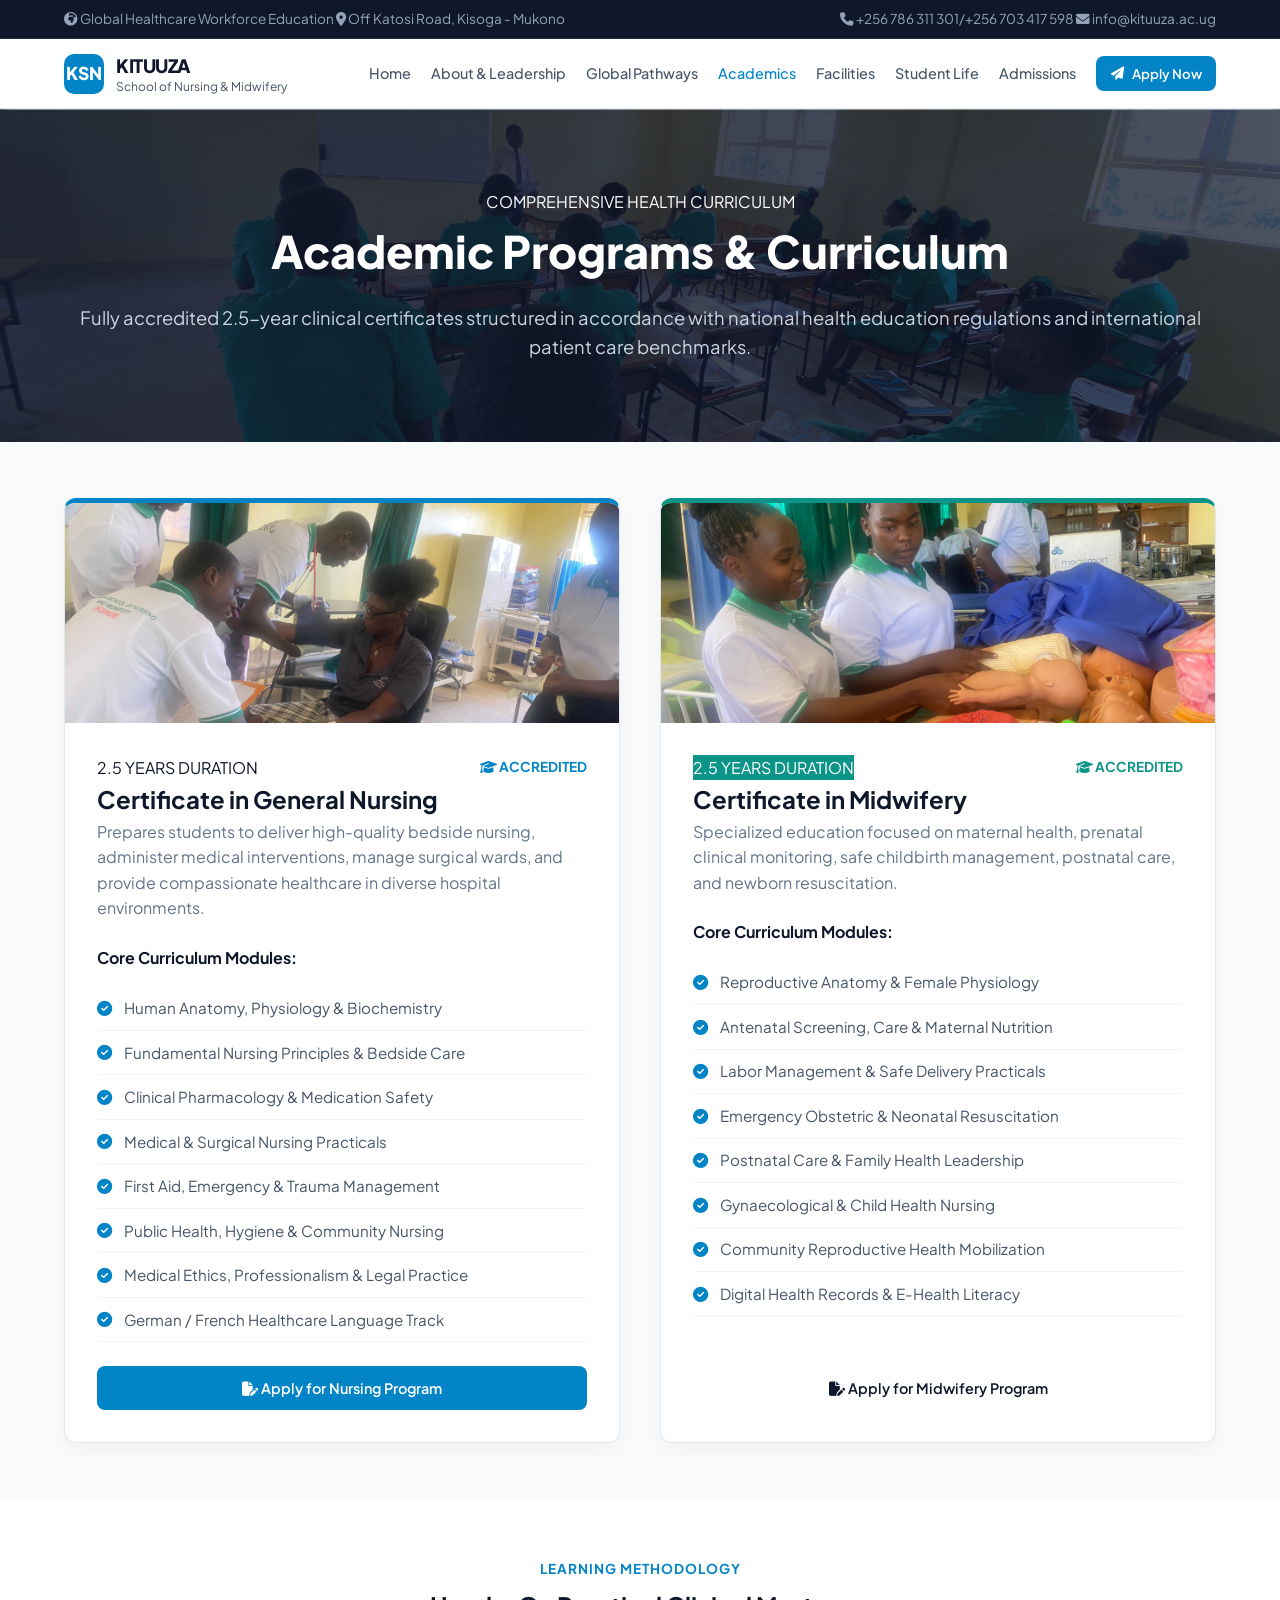
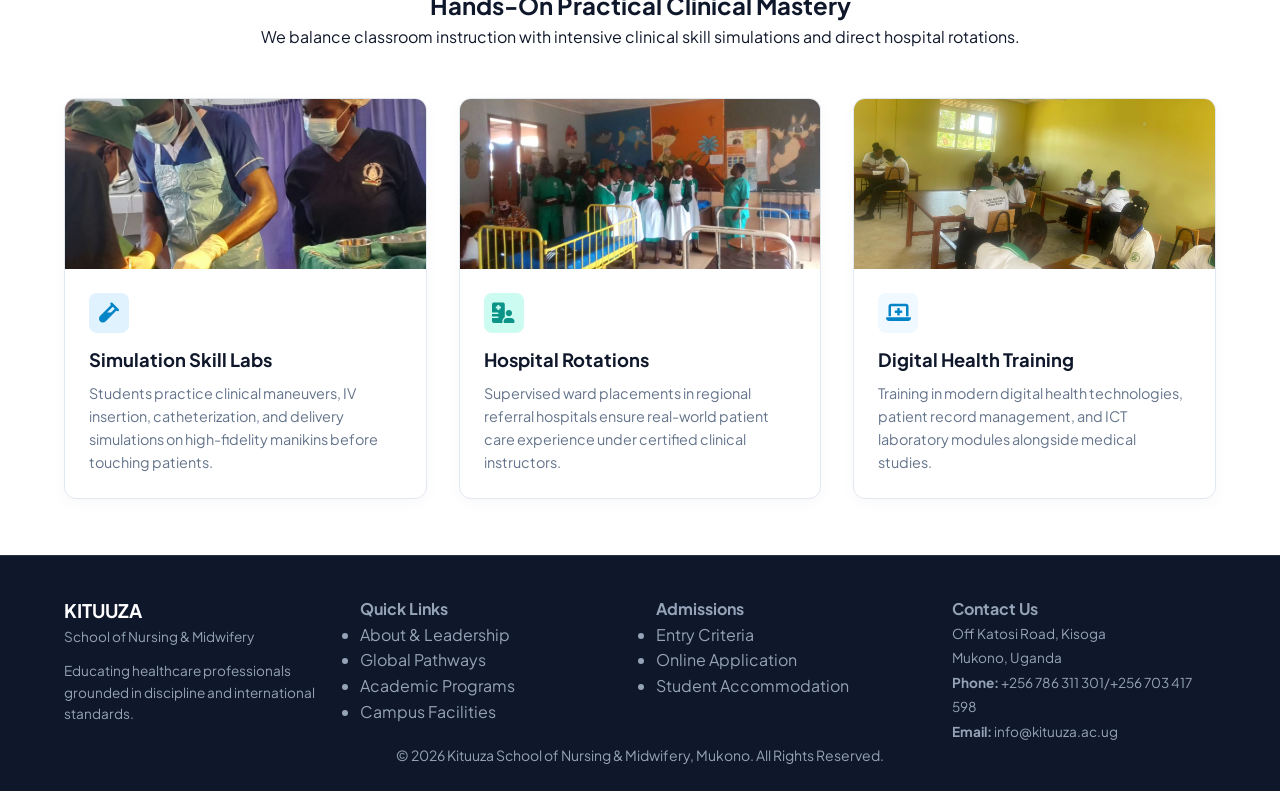
==== academics.html @ 8127ea86 "Initial commit of Kituuza website" ====
<!DOCTYPE html>
<html lang="en">
<head>
    <meta charset="UTF-8">
    <meta name="viewport" content="width=device-width, initial-scale=1.0">
    <title>Academics & Programs | Kituuza School of Nursing & Midwifery</title>
    <link href="https://fonts.googleapis.com/css2?family=Plus+Jakarta+Sans:wght@300;400;500;600;700;800&display=swap" rel="stylesheet">
    <link rel="stylesheet" href="https://cdnjs.cloudflare.com/ajax/libs/font-awesome/6.4.0/css/all.min.css">
    <link rel="stylesheet" href="css/style.css">
    <style>
        .curriculum-card {
            background: #fff;
            border-radius: 12px;
            border: 1px solid #e2e8f0;
            overflow: hidden;
            box-shadow: 0 6px 20px rgba(0,0,0,0.04);
            display: flex;
            flex-direction: column;
        }

        .program-img-banner {
            width: 100%;
            height: 220px;
            object-fit: cover;
            display: block;
        }

        .program-card-body {
            padding: 2rem;
            flex: 1;
            display: flex;
            flex-direction: column;
            justify-content: space-between;
        }

        .curriculum-list {
            list-style: none;
            padding: 0;
            margin: 1rem 0 1.5rem;
        }

        .curriculum-list li {
            padding: 0.6rem 0;
            border-bottom: 1px solid #f1f5f9;
            display: flex;
            align-items: center;
            gap: 0.75rem;
            font-size: 0.95rem;
            color: #475569;
        }

        .curriculum-list li i {
            color: var(--primary, #0284c7);
        }

        /* Feature Cards for Practical Training */
        .feature-card {
            background: #fff;
            border-radius: 12px;
            border: 1px solid #e2e8f0;
            overflow: hidden;
            box-shadow: 0 4px 15px rgba(0,0,0,0.03);
            transition: transform 0.2s ease, box-shadow 0.2s ease;
        }

        .feature-card:hover {
            transform: translateY(-4px);
            box-shadow: 0 10px 25px rgba(0,0,0,0.08);
        }

        .feature-thumb {
            width: 100%;
            height: 170px;
            object-fit: cover;
            display: block;
        }

        .feature-content {
            padding: 1.5rem;
        }

        .feature-icon-badge {
            width: 40px;
            height: 40px;
            background: #e0f2fe;
            color: #0284c7;
            border-radius: 8px;
            display: flex;
            align-items: center;
            justify-content: center;
            font-size: 1.25rem;
            margin-bottom: 0.75rem;
        }

        /* Mobile Navigation Layout Overrides */
        @media screen and (max-width: 768px) {
            header.navbar {
                position: relative !important;
                z-index: 99999 !important;
            }

            .menu-toggle {
                display: block !important;
                background: transparent !important;
                border: none !important;
                font-size: 1.6rem !important;
                color: #0284c7 !important;
                cursor: pointer !important;
                padding: 0.5rem !important;
            }

            .nav-menu {
                display: none;
                position: absolute !important;
                top: 100% !important;
                left: 0 !important;
                width: 100% !important;
                background: #ffffff !important;
                flex-direction: column !important;
                padding: 1rem 1.5rem !important;
                box-shadow: 0 10px 20px rgba(0,0,0,0.15) !important;
                z-index: 99999 !important;
                border-top: 1px solid #e2e8f0 !important;
            }

            .nav-menu.show-mobile-menu {
                display: flex !important;
            }

            .nav-menu .nav-link {
                display: block !important;
                padding: 0.75rem 0 !important;
                width: 100% !important;
                color: #1e293b !important;
                border-bottom: 1px solid #f1f5f9 !important;
                font-weight: 600 !important;
                text-decoration: none !important;
            }

            .nav-menu .btn {
                display: block !important;
                width: 100% !important;
                text-align: center !important;
                margin-top: 0.75rem !important;
            }
        }
    </style>
</head>
<body>

    <!-- Top Info Bar -->
    <div class="top-bar">
        <div class="container flex-between">
            <div>
                <span><i class="fa-solid fa-earth-africa text-accent"></i> Global Healthcare Workforce Education</span>
                <span><i class="fa-solid fa-location-dot"></i> Off Katosi Road, Kisoga - Mukono</span>
            </div>
            <div>
                <span><i class="fa-solid fa-phone"></i> +256 786 311 301/+256 703 417 598</span>
                <span><i class="fa-solid fa-envelope"></i> info@kituuza.ac.ug</span>
            </div>
        </div>
    </div>

    <!-- Main Navigation Header -->
    <header class="navbar" id="navbar">
        <div class="container flex-between">
            <a href="index.html" class="brand">
                <div class="brand-logo">KSN</div>
                <div class="brand-text">
                    <span class="title">KITUUZA</span>
                    <span class="subtitle">School of Nursing & Midwifery</span>
                </div>
            </a>
            <nav class="nav-menu" id="nav-menu">
                <a href="index.html" class="nav-link">Home</a>
                <a href="about.html" class="nav-link">About & Leadership</a>
                <a href="global-standards.html" class="nav-link">Global Pathways</a>
                <a href="academics.html" class="nav-link active">Academics</a>
                <a href="facilities.html" class="nav-link">Facilities</a>
                <a href="student-life.html" class="nav-link">Student Life</a>
                <a href="admissions.html" class="nav-link">Admissions</a>
                <a href="admissions.html#apply" class="btn btn-primary btn-sm"><i class="fa-solid fa-paper-plane"></i> Apply Now</a>
            </nav>
            <button class="menu-toggle" id="menu-toggle" aria-label="Toggle Navigation">
                <i class="fa-solid fa-bars" id="menu-icon"></i>
            </button>
        </div>
    </header>

    <!-- Page Banner / Hero Section -->
    <section class="page-banner" style="padding: 5rem 0; background: linear-gradient(to right, rgba(15,23,42,0.88), rgba(15,23,42,0.75)), url('images/inclass.jpg') center/cover;">
        <div class="container text-center max-w-3xl" style="margin: 0 auto;">
            <span class="badge mb-4">COMPREHENSIVE HEALTH CURRICULUM</span>
            <h1 style="font-size: 2.8rem; color: #fff;">Academic Programs & Curriculum</h1>
            <p style="font-size: 1.15rem; color: #cbd5e1; margin-top: 1rem;">Fully accredited 2.5-year clinical certificates structured in accordance with national health education regulations and international patient care benchmarks.</p>
        </div>
    </section>

    <!-- Programs Detail Section -->
    <section class="section bg-slate" style="background: #f8fafc;">
        <div class="container">
            <div class="grid grid-2" style="gap: 2.5rem;">
                
                <!-- Certificate in Nursing -->
                <div class="curriculum-card" id="nursing" style="border-top: 5px solid var(--primary, #0284c7);">
                    <img src="images/standardized-patient.jpg" alt="Nursing Clinical Skills Practice" class="program-img-banner">
                    <div class="program-card-body">
                        <div>
                            <div class="flex-between mb-3">
                                <span class="badge">2.5 YEARS DURATION</span>
                                <span style="font-size: 0.85rem; font-weight: 700; color: var(--primary, #0284c7);"><i class="fa-solid fa-graduation-cap"></i> ACCREDITED</span>
                            </div>
                            <h2>Certificate in General Nursing</h2>
                            <p class="mt-3" style="color: #64748b;">Prepares students to deliver high-quality bedside nursing, administer medical interventions, manage surgical wards, and provide compassionate healthcare in diverse hospital environments.</p>
                            
                            <h4 style="margin-top: 1.5rem; color: #0f172a; font-size: 1rem;">Core Curriculum Modules:</h4>
                            <ul class="curriculum-list">
                                <li><i class="fa-solid fa-circle-check"></i> Human Anatomy, Physiology & Biochemistry</li>
                                <li><i class="fa-solid fa-circle-check"></i> Fundamental Nursing Principles & Bedside Care</li>
                                <li><i class="fa-solid fa-circle-check"></i> Clinical Pharmacology & Medication Safety</li>
                                <li><i class="fa-solid fa-circle-check"></i> Medical & Surgical Nursing Practicals</li>
                                <li><i class="fa-solid fa-circle-check"></i> First Aid, Emergency & Trauma Management</li>
                                <li><i class="fa-solid fa-circle-check"></i> Public Health, Hygiene & Community Nursing</li>
                                <li><i class="fa-solid fa-circle-check"></i> Medical Ethics, Professionalism & Legal Practice</li>
                                <li><i class="fa-solid fa-circle-check"></i> German / French Healthcare Language Track</li>
                            </ul>
                        </div>

                        <div>
                            <a href="admissions.html#apply" class="btn btn-primary w-full text-center" style="display: block;"><i class="fa-solid fa-file-pen"></i> Apply for Nursing Program</a>
                        </div>
                    </div>
                </div>

                <!-- Certificate in Midwifery -->
                <div class="curriculum-card" id="midwifery" style="border-top: 5px solid var(--secondary, #0d9488);">
                    <img src="images/nursing-lab.jpg" alt="Midwifery and Maternal Care" class="program-img-banner">
                    <div class="program-card-body">
                        <div>
                            <div class="flex-between mb-3">
                                <span class="badge" style="background: var(--secondary, #0d9488); color: #fff;">2.5 YEARS DURATION</span>
                                <span style="font-size: 0.85rem; font-weight: 700; color: var(--secondary, #0d9488);"><i class="fa-solid fa-graduation-cap"></i> ACCREDITED</span>
                            </div>
                            <h2>Certificate in Midwifery</h2>
                            <p class="mt-3" style="color: #64748b;">Specialized education focused on maternal health, prenatal clinical monitoring, safe childbirth management, postnatal care, and newborn resuscitation.</p>

                            <h4 style="margin-top: 1.5rem; color: #0f172a; font-size: 1rem;">Core Curriculum Modules:</h4>
                            <ul class="curriculum-list">
                                <li><i class="fa-solid fa-circle-check"></i> Reproductive Anatomy & Female Physiology</li>
                                <li><i class="fa-solid fa-circle-check"></i> Antenatal Screening, Care & Maternal Nutrition</li>
                                <li><i class="fa-solid fa-circle-check"></i> Labor Management & Safe Delivery Practicals</li>
                                <li><i class="fa-solid fa-circle-check"></i> Emergency Obstetric & Neonatal Resuscitation</li>
                                <li><i class="fa-solid fa-circle-check"></i> Postnatal Care & Family Health Leadership</li>
                                <li><i class="fa-solid fa-circle-check"></i> Gynaecological & Child Health Nursing</li>
                                <li><i class="fa-solid fa-circle-check"></i> Community Reproductive Health Mobilization</li>
                                <li><i class="fa-solid fa-circle-check"></i> Digital Health Records & E-Health Literacy</li>
                            </ul>
                        </div>

                        <div>
                            <a href="admissions.html#apply" class="btn btn-secondary w-full text-center" style="display: block;"><i class="fa-solid fa-file-pen"></i> Apply for Midwifery Program</a>
                        </div>
                    </div>
                </div>

            </div>
        </div>
    </section>

    <!-- Practical Training Approach Section -->
    <section class="section bg-white">
        <div class="container">
            <div class="text-center max-w-3xl" style="margin: 0 auto 3rem;">
                <span class="section-tag">Learning Methodology</span>
                <h2>Hands-On Practical Clinical Mastery</h2>
                <p class="section-subtitle">We balance classroom instruction with intensive clinical skill simulations and direct hospital rotations.</p>
            </div>

            <div class="grid grid-3" style="gap: 2rem;">
                
                <!-- Feature 1 -->
                <div class="feature-card">
                    <img src="images/simulations.jpeg" alt="Simulation Skill Labs" class="feature-thumb">
                    <div class="feature-content">
                        <div class="feature-icon-badge"><i class="fa-solid fa-vial"></i></div>
                        <h3 style="font-size: 1.15rem; margin-bottom: 0.5rem;">Simulation Skill Labs</h3>
                        <p style="font-size: 0.9rem; color: #64748b; line-height: 1.6;">Students practice clinical maneuvers, IV insertion, catheterization, and delivery simulations on high-fidelity manikins before touching patients.</p>
                    </div>
                </div>

                <!-- Feature 2 -->
                <div class="feature-card">
                    <img src="images/rotations.jpeg" alt="Hospital Rotations & Field Training" class="feature-thumb">
                    <div class="feature-content">
                        <div class="feature-icon-badge" style="background: #ccfbf1; color: #0d9488;"><i class="fa-solid fa-hospital-user"></i></div>
                        <h3 style="font-size: 1.15rem; margin-bottom: 0.5rem;">Hospital Rotations</h3>
                        <p style="font-size: 0.9rem; color: #64748b; line-height: 1.6;">Supervised ward placements in regional referral hospitals ensure real-world patient care experience under certified clinical instructors.</p>
                    </div>
                </div>

                <!-- Feature 3 -->
                <div class="feature-card">
                    <img src="images/reading.jpg" alt="Academic Study & Digital Literacy" class="feature-thumb">
                    <div class="feature-content">
                        <div class="feature-icon-badge" style="background: #f0f9ff; color: #0284c7;"><i class="fa-solid fa-laptop-medical"></i></div>
                        <h3 style="font-size: 1.15rem; margin-bottom: 0.5rem;">Digital Health Training</h3>
                        <p style="font-size: 0.9rem; color: #64748b; line-height: 1.6;">Training in modern digital health technologies, patient record management, and ICT laboratory modules alongside medical studies.</p>
                    </div>
                </div>

            </div>
        </div>
    </section>

    <!-- Footer -->
    <footer class="footer">
        <div class="container">
            <div class="grid grid-4" style="gap: 2rem;">
                <div>
                    <h3 style="color: #fff;">KITUUZA</h3>
                    <p style="font-size: 0.85rem; color: #94a3b8;">School of Nursing & Midwifery</p>
                    <p style="font-size: 0.85rem; margin-top: 0.75rem; color: #94a3b8;">Educating healthcare professionals grounded in discipline and international standards.</p>
                </div>
                <div>
                    <h4>Quick Links</h4>
                    <ul class="footer-links">
                        <li><a href="about.html">About & Leadership</a></li>
                        <li><a href="global-standards.html">Global Pathways</a></li>
                        <li><a href="academics.html">Academic Programs</a></li>
                        <li><a href="facilities.html">Campus Facilities</a></li>
                    </ul>
                </div>
                <div>
                    <h4>Admissions</h4>
                    <ul class="footer-links">
                        <li><a href="admissions.html">Entry Criteria</a></li>
                        <li><a href="admissions.html#apply">Online Application</a></li>
                        <li><a href="student-life.html">Student Accommodation</a></li>
                    </ul>
                </div>
                <div>
                    <h4>Contact Us</h4>
                    <p style="font-size: 0.85rem; line-height: 1.8; color: #94a3b8;">
                        Off Katosi Road, Kisoga<br>
                        Mukono, Uganda<br>
                        <strong>Phone:</strong> +256 786 311 301/+256 703 417 598<br>
                        <strong>Email:</strong> info@kituuza.ac.ug
                    </p>
                </div>
            </div>
            <div class="text-center copyright">
                <p>&copy; 2026 Kituuza School of Nursing & Midwifery, Mukono. All Rights Reserved.</p>
            </div>
        </div>
    </footer>

    <script src="js/main.js"></script>
    <script>
        window.addEventListener('DOMContentLoaded', function() {
            var btn = document.getElementById('menu-toggle');
            var menu = document.getElementById('nav-menu');
            var icon = document.getElementById('menu-icon');

            if (btn && menu) {
                btn.addEventListener('click', function(e) {
                    e.preventDefault();
                    menu.classList.toggle('show-mobile-menu');

                    if (icon) {
                        if (menu.classList.contains('show-mobile-menu')) {
                            icon.className = 'fa-solid fa-xmark';
                        } else {
                            icon.className = 'fa-solid fa-bars';
                        }
                    }
                });
            }
        });
    </script>
</body>
</html>
---- css/style.css ----
/* ==========================================================================
   Kituuza School of Nursing & Midwifery - Primary Stylesheet
   ========================================================================== */

/* --- 1. Global CSS Variables --- */
:root {
    --primary: #0284c7;
    --primary-hover: #0369a1;
    --secondary: #0d9488;
    --secondary-hover: #0f766e;
    --dark: #0f172a;
    --slate: #475569;
    --light-bg: #f8fafc;           /* Primary light section background */
    --alt-bg: #f1f5f9;             /* Secondary alternating background */
    --accent: #f59e0b;
    --white: #ffffff;
    --border: #e2e8f0;
    --radius: 12px;
    --transition: all 0.3s cubic-bezier(0.4, 0, 0.2, 1);
    --shadow-sm: 0 4px 15px rgba(0, 0, 0, 0.03);
    --shadow-md: 0 10px 25px rgba(0, 0, 0, 0.08);
    --shadow-lg: 0 20px 40px rgba(0, 0, 0, 0.12);
    --accent-glow: rgba(2, 132, 199, 0.05);
}

/* --- 2. Base & Reset --- */
* {
    margin: 0;
    padding: 0;
    box-sizing: border-box;
}

html {
    scroll-behavior: smooth;
}

body {
    font-family: 'Plus Jakarta Sans', sans-serif;
    color: var(--dark);
    background-color: var(--light-bg);
    /* Soft ambient background gradient across the page */
    background-image: 
        radial-gradient(at 0% 0%, var(--accent-glow) 0px, transparent 50%),
        radial-gradient(at 100% 100%, var(--accent-glow) 0px, transparent 50%);
    background-attachment: fixed;
    line-height: 1.6;
    -webkit-font-smoothing: antialiased;
}

img {
    max-width: 100%;
    height: auto;
    display: block;
}

a {
    text-decoration: none;
    color: inherit;
}

/* --- 3. Compact Layout Utilities --- */
.container {
    width: 90%;
    max-width: 1200px;
    margin: 0 auto;
}

.flex-between {
    display: flex;
    justify-content: space-between;
    align-items: center;
}

.grid {
    display: grid;
}

.grid-2 { grid-template-columns: repeat(auto-fit, minmax(320px, 1fr)); gap: 1.5rem; }
.grid-3 { grid-template-columns: repeat(auto-fit, minmax(280px, 1fr)); gap: 1.5rem; }
.grid-4 { grid-template-columns: repeat(auto-fit, minmax(220px, 1fr)); gap: 1.5rem; }

.gap-8 { gap: 1.5rem; }
.mt-6 { margin-top: 1rem; }
.mb-4 { margin-bottom: 1rem; }
.mb-5 { margin-bottom: 1rem; }
.w-full { width: 100%; justify-content: center; }

/* Vertical Section Padding & Alternating Rhythm */
.section { padding: 3.5rem 0; }
.bg-light { background-color: var(--light-bg); }
.bg-white { background-color: var(--white); }
.section-alt-bg {
    background: linear-gradient(180deg, var(--light-bg) 0%, var(--alt-bg) 100%);
}

.text-center { text-align: center; }

/* Section Header & Tag Typography */
.section-tag {
    color: var(--primary);
    font-weight: 700;
    text-transform: uppercase;
    font-size: 0.85rem;
    letter-spacing: 1px;
    display: inline-block;
    margin-bottom: 0.35rem;
}

.section-header h2 {
    font-size: 2rem;
    font-weight: 800;
    margin: 0.25rem 0 0.5rem;
    color: var(--dark);
}

.section-header p {
    color: var(--slate);
    max-width: 600px;
    margin: 0 auto;
}

/* --- 4. Cards & General Containers --- */
.card {
    background: var(--white);
    border: 1px solid var(--border);
    border-radius: var(--radius);
    padding: 1.5rem;
    box-shadow: var(--shadow-sm);
    transition: var(--transition);
}

.card:hover {
    transform: translateY(-4px);
    box-shadow: var(--shadow-md);
    border-color: rgba(2, 132, 199, 0.3);
}

.card h4 {
    font-size: 1.05rem;
    font-weight: 700;
    color: var(--dark);
    margin-bottom: 0.5rem;
}

.card ul {
    list-style-type: square;
    color: var(--slate);
    font-size: 0.925rem;
    line-height: 1.6;
}

/* --- 5. Form Elements --- */
.form-group {
    margin-bottom: 1.15rem;
    display: flex;
    flex-direction: column;
}

.form-group label {
    font-size: 0.875rem;
    font-weight: 700;
    color: var(--dark);
    margin-bottom: 0.35rem;
}

.form-group input,
.form-group select,
.form-group textarea {
    width: 100%;
    padding: 0.75rem 1rem;
    font-family: inherit;
    font-size: 0.9rem;
    color: var(--dark);
    background-color: var(--light-bg);
    border: 1px solid var(--border);
    border-radius: 8px;
    outline: none;
    transition: var(--transition);
}

.form-group input:focus,
.form-group select:focus,
.form-group textarea:focus {
    border-color: var(--primary);
    background-color: var(--white);
    box-shadow: 0 0 0 3px rgba(2, 132, 199, 0.15);
}

/* --- 6. Top Info Bar & Navigation --- */
.top-bar {
    background: var(--dark);
    color: #94a3b8;
    font-size: 0.85rem;
    padding: 0.5rem 0;
    border-bottom: 1px solid rgba(255, 255, 255, 0.1);
}

.top-bar a {
    color: #cbd5e1;
    margin-left: 1rem;
    transition: var(--transition);
}

.top-bar a:hover { color: var(--primary); }

.navbar {
    position: sticky;
    top: 0;
    background: rgba(255, 255, 255, 0.95);
    backdrop-filter: blur(10px);
    z-index: 1000;
    padding: 0.75rem 0;
    border-bottom: 1px solid var(--border);
    transition: var(--transition);
}

.brand {
    display: flex;
    align-items: center;
    gap: 0.75rem;
}

.brand-logo {
    width: 40px;
    height: 40px;
    background: var(--primary);
    color: var(--white);
    font-size: 1.1rem;
    font-weight: 800;
    display: flex;
    align-items: center;
    justify-content: center;
    border-radius: 10px;
}

.brand-text .title {
    display: block;
    font-weight: 800;
    font-size: 1.15rem;
    color: var(--dark);
    letter-spacing: -0.5px;
}

.brand-text .subtitle {
    display: block;
    font-size: 0.75rem;
    color: var(--slate);
    margin-top: -3px;
}

.nav-menu {
    display: flex;
    align-items: center;
    gap: 1.25rem;
}

.nav-link {
    color: var(--slate);
    font-weight: 500;
    font-size: 0.9rem;
    transition: var(--transition);
}

.nav-link:hover, .nav-link.active {
    color: var(--primary);
}

.menu-toggle {
    display: none;
    background: none;
    border: none;
    font-size: 1.5rem;
    color: var(--dark);
    cursor: pointer;
}

/* --- 7. Inner Page Banner --- */
.page-banner {
    background: linear-gradient(135deg, rgba(15, 23, 42, 0.9) 0%, rgba(15, 23, 42, 0.8) 100%), url('../images/inclass.jpg') center/cover no-repeat;
    padding: 3.5rem 0;
    color: var(--white);
    text-align: center;
}

.page-banner h1 {
    font-size: 2.25rem;
    font-weight: 800;
    margin-bottom: 0.5rem;
}

.page-banner p {
    font-size: 1rem;
    color: #cbd5e1;
}

/* --- 8. Buttons & Badges --- */
.btn {
    display: inline-flex;
    align-items: center;
    gap: 0.5rem;
    padding: 0.65rem 1.25rem;
    border-radius: 8px;
    font-weight: 600;
    font-size: 0.9rem;
    transition: var(--transition);
    cursor: pointer;
    border: none;
}

.btn-primary { background: var(--primary); color: var(--white); }
.btn-primary:hover { background: var(--primary-hover); transform: translateY(-2px); }

.btn-teal { background: var(--secondary); color: var(--white); }
.btn-teal:hover { background: var(--secondary-hover); transform: translateY(-2px); }

.btn-accent { background: var(--accent); color: var(--dark); }
.btn-accent:hover { background: #d97706; color: var(--white); transform: translateY(-2px); }

.btn-outline-primary { border: 2px solid var(--primary); color: var(--primary); background: transparent; }
.btn-outline-primary:hover { background: var(--primary); color: var(--white); }

.btn-outline-light { border: 2px solid var(--white); color: var(--white); background: transparent; }
.btn-outline-light:hover { background: var(--white); color: var(--dark); }

.btn-sm { padding: 0.45rem 0.9rem; font-size: 0.825rem; }
.btn-lg { padding: 0.85rem 1.75rem; font-size: 1rem; }

.btn-link {
    color: var(--primary);
    font-weight: 700;
    font-size: 0.9rem;
    display: inline-flex;
    align-items: center;
    gap: 0.35rem;
    transition: var(--transition);
}

.btn-link:hover { gap: 0.6rem; }

/* --- 9. Hero Section Layout Options --- */
.hero-vibrant-bg {
    padding: 12rem 0 3.5rem;
    background: url('../images/admin.jpg') center/cover no-repeat;
    position: relative;
    min-height: 82vh;
    display: flex;
    align-items: flex-end;
}

.hero-split-grid {
    display: grid;
    grid-template-columns: 1fr 1fr;
    gap: 1.5rem;
    align-items: stretch;
    max-width: 1100px;
    margin: 0 auto;
    width: 100%;
}

.hero-glass-card-split {
    background: rgba(15, 23, 42, 0.75);
    backdrop-filter: blur(12px);
    -webkit-backdrop-filter: blur(12px);
    padding: 1.75rem 2rem;
    border-radius: 16px;
    border: 1px solid rgba(255, 255, 255, 0.2);
    box-shadow: 0 15px 35px rgba(0, 0, 0, 0.35);
    display: flex;
    flex-direction: column;
    justify-content: center;
}

.hero-section {
    position: relative;
    background: linear-gradient(135deg, rgba(15, 23, 42, 0.92) 0%, rgba(15, 23, 42, 0.8) 100%), url('../images/inclass.jpg') center/cover no-repeat;
    padding: 4.5rem 0 8.5rem;
    color: var(--white);
    text-align: center;
}

.hero-overlay {
    position: absolute;
    inset: 0;
}

.hero-container {
    position: relative;
    z-index: 2;
}

.hero-content {
    max-width: 800px;
    margin: 0 auto 3rem;
}

.badge-hero {
    background: rgba(2, 132, 199, 0.2);
    border: 1px solid rgba(2, 132, 199, 0.4);
    color: #38bdf8;
    padding: 0.35rem 0.9rem;
    border-radius: 50px;
    font-size: 0.8rem;
    font-weight: 700;
    display: inline-block;
    margin-bottom: 1rem;
    letter-spacing: 0.5px;
}

.hero-title {
    font-size: 2.8rem;
    font-weight: 800;
    line-height: 1.2;
    letter-spacing: -0.5px;
    margin-bottom: 1rem;
}

.hero-description {
    font-size: 1.05rem;
    color: #cbd5e1;
    margin-bottom: 1.75rem;
    line-height: 1.6;
}

.hero-actions {
    display: flex;
    justify-content: center;
    gap: 1rem;
    flex-wrap: wrap;
}

/* Floating Hero Cards Grid */
.hero-cards-grid {
    display: grid;
    grid-template-columns: repeat(auto-fit, minmax(220px, 1fr));
    gap: 1rem;
    margin-bottom: -11rem;
}

.hero-card {
    background: var(--white);
    color: var(--dark);
    padding: 1.25rem;
    border-radius: var(--radius);
    box-shadow: var(--shadow-md);
    border: 1px solid var(--border);
    transition: var(--transition);
    text-align: left;
}

.hero-card:hover {
    transform: translateY(-5px);
    box-shadow: var(--shadow-lg);
}

.card-icon {
    width: 40px;
    height: 40px;
    background: #e0f2fe;
    color: var(--primary);
    border-radius: 8px;
    display: flex;
    align-items: center;
    justify-content: center;
    font-size: 1.15rem;
    margin-bottom: 0.75rem;
}

.hero-card h3 { font-size: 1rem; margin-bottom: 0.25rem; font-weight: 700; }
.hero-card p { font-size: 0.85rem; color: var(--slate); line-height: 1.4; }

/* --- 10. Compact Image Marquee Gallery Section --- */
.marquee-section {
    background: var(--alt-bg);
    border-top: 1px solid var(--border);
    border-bottom: 1px solid var(--border);
    padding: 3rem 0;
    overflow: hidden;
}

.marquee-header {
    margin-bottom: 1.25rem;
}

.marquee-wrapper {
    width: 100%;
    overflow: hidden;
    position: relative;
}

.marquee-wrapper::before,
.marquee-wrapper::after {
    content: '';
    position: absolute;
    top: 0;
    width: 100px;
    height: 100%;
    z-index: 2;
    pointer-events: none;
}

.marquee-wrapper::before {
    left: 0;
    background: linear-gradient(to right, var(--alt-bg) 0%, transparent 100%);
}

.marquee-wrapper::after {
    right: 0;
    background: linear-gradient(to left, var(--alt-bg) 0%, transparent 100%);
}

.marquee-track {
    display: flex;
    gap: 1.25rem;
    width: max-content;
    animation: marqueeScroll 28s linear infinite;
}

.marquee-track:hover {
    animation-play-state: paused;
}

.marquee-item {
    position: relative;
    width: 260px;
    height: 175px;
    flex-shrink: 0;
    border-radius: var(--radius);
    overflow: hidden;
    border: 1px solid var(--border);
    box-shadow: var(--shadow-sm);
}

.marquee-item img {
    width: 100%;
    height: 100%;
    object-fit: cover;
    transition: transform 0.4s ease;
}

.marquee-item:hover img {
    transform: scale(1.08);
}

.marquee-caption {
    position: absolute;
    bottom: 0;
    left: 0;
    right: 0;
    background: linear-gradient(to top, rgba(15, 23, 42, 0.95), transparent);
    color: var(--white);
    padding: 1rem 0.85rem 0.5rem;
    font-size: 0.825rem;
    font-weight: 700;
    text-align: center;
    letter-spacing: 0.5px;
}

@keyframes marqueeScroll {
    0% { transform: translateX(0); }
    100% { transform: translateX(-50%); }
}

/* --- 11. Director's Message Section (Dark Navy Contrast Accent) --- */
.directors-section {
    padding: 4.5rem 0;
    background: var(--dark) !important;
    color: var(--white);
}

.directors-section .section-tag {
    color: #38bdf8;
}

.directors-section h2 {
    color: var(--white) !important;
}

.align-center {
    align-items: center;
}

.director-img-container {
    position: relative;
}

.img-backdrop {
    position: absolute;
    inset: -12px 12px 12px -12px;
    background: rgba(2, 132, 199, 0.3);
    border-radius: var(--radius);
    z-index: 1;
}

.director-img {
    position: relative;
    z-index: 2;
    width: 100%;
    height: 380px;
    object-fit: cover;
    border-radius: var(--radius);
    box-shadow: var(--shadow-md);
}

.director-badge {
    position: absolute;
    bottom: -15px;
    right: 15px;
    z-index: 3;
    background: var(--primary);
    color: var(--white);
    padding: 0.6rem 1.25rem;
    border-radius: 50px;
    display: flex;
    align-items: center;
    gap: 0.6rem;
    box-shadow: 0 8px 20px rgba(2, 132, 199, 0.3);
    font-weight: 600;
    font-size: 0.85rem;
}

.lead-quote {
    font-size: 1.05rem;
    font-weight: 600;
    color: #38bdf8;
    line-height: 1.5;
    margin: 0.75rem 0;
    border-left: 4px solid var(--primary);
    padding-left: 0.85rem;
}

.director-text p {
    color: #cbd5e1;
    margin-bottom: 0.75rem;
    font-size: 0.925rem;
}

.director-signature {
    display: flex;
    justify-content: space-between;
    align-items: center;
    margin-top: 1.5rem;
    padding-top: 1rem;
    border-top: 1px solid rgba(255, 255, 255, 0.15);
}

.sig-details h4 {
    font-size: 1rem;
    font-weight: 700;
    color: var(--white);
}

.sig-details p {
    font-size: 0.825rem;
    color: #94a3b8;
}

/* --- 12. Footer --- */
.footer {
    background: var(--dark);
    color: #94a3b8;
    padding: 2.5rem 0 1.5rem;
    border-top: 1px solid rgba(255, 255, 255, 0.1);
}

.footer p {
    font-size: 0.875rem;
}

/* --- 13. Advanced Component & Layout Enhancements --- */
/* 3-Column Hero Layout */
.hero-three-column {
    padding: 5rem 0;
}
.hero-container-3col {
    max-width: 1280px;
    margin: 0 auto;
    padding: 0 1.5rem;
}

/* Video Spotlight Card */
.featured-video-card {
    background: #ffffff;
    border-radius: 12px;
    overflow: hidden;
    box-shadow: var(--shadow-md);
    border: 1px solid var(--border);
}
.video-thumbnail-wrap {
    position: relative;
    width: 100%;
    height: 220px;
    overflow: hidden;
}
.hero-video-thumb {
    width: 100%;
    height: 100%;
    object-fit: cover;
}
.video-play-overlay {
    position: absolute;
    inset: 0;
    background: rgba(0,0,0,0.3);
    display: flex;
    align-items: center;
    justify-content: center;
}
.play-btn-pulse {
    width: 55px;
    height: 55px;
    background: #0284c7;
    color: #fff;
    border-radius: 50%;
    display: flex;
    align-items: center;
    justify-content: center;
    font-size: 1.2rem;
    box-shadow: 0 0 0 0 rgba(2, 132, 199, 0.7);
    animation: pulse 1.8s infinite;
}
@keyframes pulse {
    0% { box-shadow: 0 0 0 0 rgba(2, 132, 199, 0.7); }
    70% { box-shadow: 0 0 0 12px rgba(2, 132, 199, 0); }
    100% { box-shadow: 0 0 0 0 rgba(2, 132, 199, 0); }
}
.video-badge {
    position: absolute;
    top: 10px;
    left: 10px;
    background: rgba(15, 23, 42, 0.85);
    color: #fff;
    font-size: 0.75rem;
    padding: 0.25rem 0.6rem;
    border-radius: 4px;
}
.video-card-caption {
    padding: 1rem;
}
.video-card-caption h4 {
    margin: 0 0 0.3rem 0;
    font-size: 1rem;
    color: #0f172a;
}
.video-card-caption p {
    margin: 0;
    font-size: 0.85rem;
    color: #64748b;
}

/* Hero Mini Highlight Cards */
.hero-mini-card {
    display: flex;
    gap: 0.75rem;
    background: rgba(255, 255, 255, 0.95);
    padding: 0.75rem;
    border-radius: 8px;
    box-shadow: var(--shadow-sm);
    border: 1px solid var(--border);
}
.mini-card-media {
    width: 80px;
    height: 70px;
    flex-shrink: 0;
    border-radius: 6px;
    overflow: hidden;
}
.mini-card-media img {
    width: 100%;
    height: 100%;
    object-fit: cover;
}
.mini-card-info h5 {
    margin: 0.2rem 0;
    font-size: 0.9rem;
    color: #0f172a;
}
.mini-card-info p {
    margin: 0;
    font-size: 0.75rem;
    color: #64748b;
    line-height: 1.2;
}
.tag-teal {
    font-size: 0.7rem;
    color: #0d9488;
    font-weight: 600;
}
.tag-gold {
    font-size: 0.7rem;
    color: #d97706;
    font-weight: 600;
}

/* Media Showcase Cards */
.media-feature-card {
    background: #fff;
    border-radius: 10px;
    overflow: hidden;
    border: 1px solid var(--border);
    box-shadow: var(--shadow-sm);
    transition: var(--transition);
}

.media-feature-card:hover {
    transform: translateY(-4px);
    box-shadow: var(--shadow-md);
}

.card-media-wrap {
    position: relative;
    height: 200px;
}
.card-media-wrap img {
    width: 100%;
    height: 100%;
    object-fit: cover;
}
.media-type-badge {
    position: absolute;
    bottom: 10px;
    left: 10px;
    background: #0284c7;
    color: #fff;
    font-size: 0.75rem;
    padding: 0.2rem 0.6rem;
    border-radius: 4px;
}
.media-type-badge.badge-teal { background: #0d9488; }
.media-type-badge.badge-gold { background: #d97706; }

/* Zero Gaps Between Sections Utility */
.section-no-gap, 
.hero-no-gap {
    padding-top: 2rem !important;
    padding-bottom: 2rem !important;
    margin-top: 0 !important;
    margin-bottom: 0 !important;
}

/* Centering Utilities */
.justify-center {
    justify-content: center !important;
}
.mx-auto {
    margin-left: auto !important;
    margin-right: auto !important;
    display: inline-flex !important;
}

/* Side Gallery Image Cards in Hero */
.hero-img-card {
    position: relative;
    border-radius: 8px;
    overflow: hidden;
    height: 140px;
    box-shadow: var(--shadow-md);
}
.hero-img-card img {
    width: 100%;
    height: 100%;
    object-fit: cover;
}
.img-tag {
    position: absolute;
    bottom: 8px;
    left: 8px;
    background: rgba(15, 23, 42, 0.85);
    color: #ffffff;
    font-size: 0.7rem;
    padding: 0.2rem 0.5rem;
    border-radius: 4px;
}
.tag-teal { background: rgba(13, 148, 136, 0.9); }
.tag-amber { background: rgba(217, 119, 6, 0.9); }
.tag-blue { background: rgba(2, 132, 199, 0.9); }

/* Hero Card Layout Styling */
.hero-card-layout {
    padding: 3rem 0;
}

.hero-content-center {
    max-width: 800px;
    margin: 0 auto;
}

.hero-feature-card {
    background: #ffffff;
    border-radius: 12px;
    border: 1px solid var(--border);
    overflow: hidden;
    box-shadow: var(--shadow-sm);
    transition: transform 0.3s ease, box-shadow 0.3s ease;
}

.hero-feature-card:hover {
    transform: translateY(-5px);
    box-shadow: var(--shadow-md);
}

.hero-card-img {
    position: relative;
    height: 170px;
    width: 100%;
    overflow: hidden;
}

.hero-card-img img {
    width: 100%;
    height: 100%;
    object-fit: cover;
    transition: transform 0.4s ease;
}

.hero-feature-card:hover .hero-card-img img {
    transform: scale(1.05);
}

.hero-card-badge {
    position: absolute;
    top: 10px;
    left: 10px;
    background: rgba(15, 23, 42, 0.88);
    color: #ffffff;
    font-size: 0.72rem;
    font-weight: 600;
    padding: 0.25rem 0.55rem;
    border-radius: 4px;
}

.hero-card-badge.badge-teal { background: rgba(13, 148, 136, 0.92); }
.hero-card-badge.badge-amber { background: rgba(217, 119, 6, 0.92); }
.hero-card-badge.badge-blue { background: rgba(2, 132, 199, 0.92); }

.hero-card-body {
    padding: 1rem;
    text-align: left;
}

.hero-card-body h3 {
    font-size: 0.95rem;
    font-weight: 700;
    color: #0f172a;
    margin: 0 0 0.35rem 0;
}

.hero-card-body p {
    font-size: 0.8rem;
    color: #64748b;
    margin: 0;
    line-height: 1.35;
}

/* Program Preview Card Fixes */
.program-preview-card {
    display: flex;
    flex-direction: column;
    height: 100%;
    background: var(--white);
    border: 1px solid var(--border);
    border-radius: var(--radius);
    overflow: hidden;
    box-shadow: var(--shadow-sm);
    transition: var(--transition);
}

.program-preview-card:hover {
    transform: translateY(-5px);
    box-shadow: var(--shadow-md);
}

.program-preview-card .card-image-wrap {
    height: 220px;
    width: 100%;
    overflow: hidden;
    position: relative;
}

.program-preview-card .card-image-wrap img {
    width: 100%;
    height: 100%;
    object-fit: cover;
    object-position: center;
}

.program-preview-card .card-body {
    display: flex;
    flex-direction: column;
    flex: 1;
}

.program-preview-card .program-highlights {
    flex: 1;
}

.program-preview-card .card-footer {
    margin-top: auto;
}

/* --- 14. Responsive Breakpoints --- */
@media (max-width: 992px) {
    .menu-toggle { display: block; }

    .nav-menu {
        position: absolute;
        top: 100%;
        left: 0;
        right: 0;
        background: var(--white);
        flex-direction: column;
        padding: 1.5rem;
        box-shadow: 0 10px 20px rgba(0,0,0,0.1);
        display: none;
    }

    .nav-menu.active { display: flex; }

    .hero-title { font-size: 2.2rem; }

    .hero-cards-grid {
        grid-template-columns: repeat(auto-fit, minmax(200px, 1fr));
        margin-bottom: 0;
    }

    .marquee-section { padding-top: 2.5rem; }

    .director-signature {
        flex-direction: column;
        align-items: flex-start;
        gap: 0.75rem;
    }

    .img-backdrop { display: none; }
}

@media (max-width: 868px) {
    .hero-vibrant-bg {
        padding: 6rem 0 2rem;
    }
    .hero-split-grid {
        grid-template-columns: 1fr;
    }
    .hero-glass-card-split {
        padding: 1.25rem 1.5rem;
    }
}

@media (max-width: 576px) {
    .top-bar .desktop-only { display: none; }
    .hero-title { font-size: 1.85rem; }
    .hero-actions { flex-direction: column; }
    .hero-actions .btn { width: 100%; justify-content: center; }
}
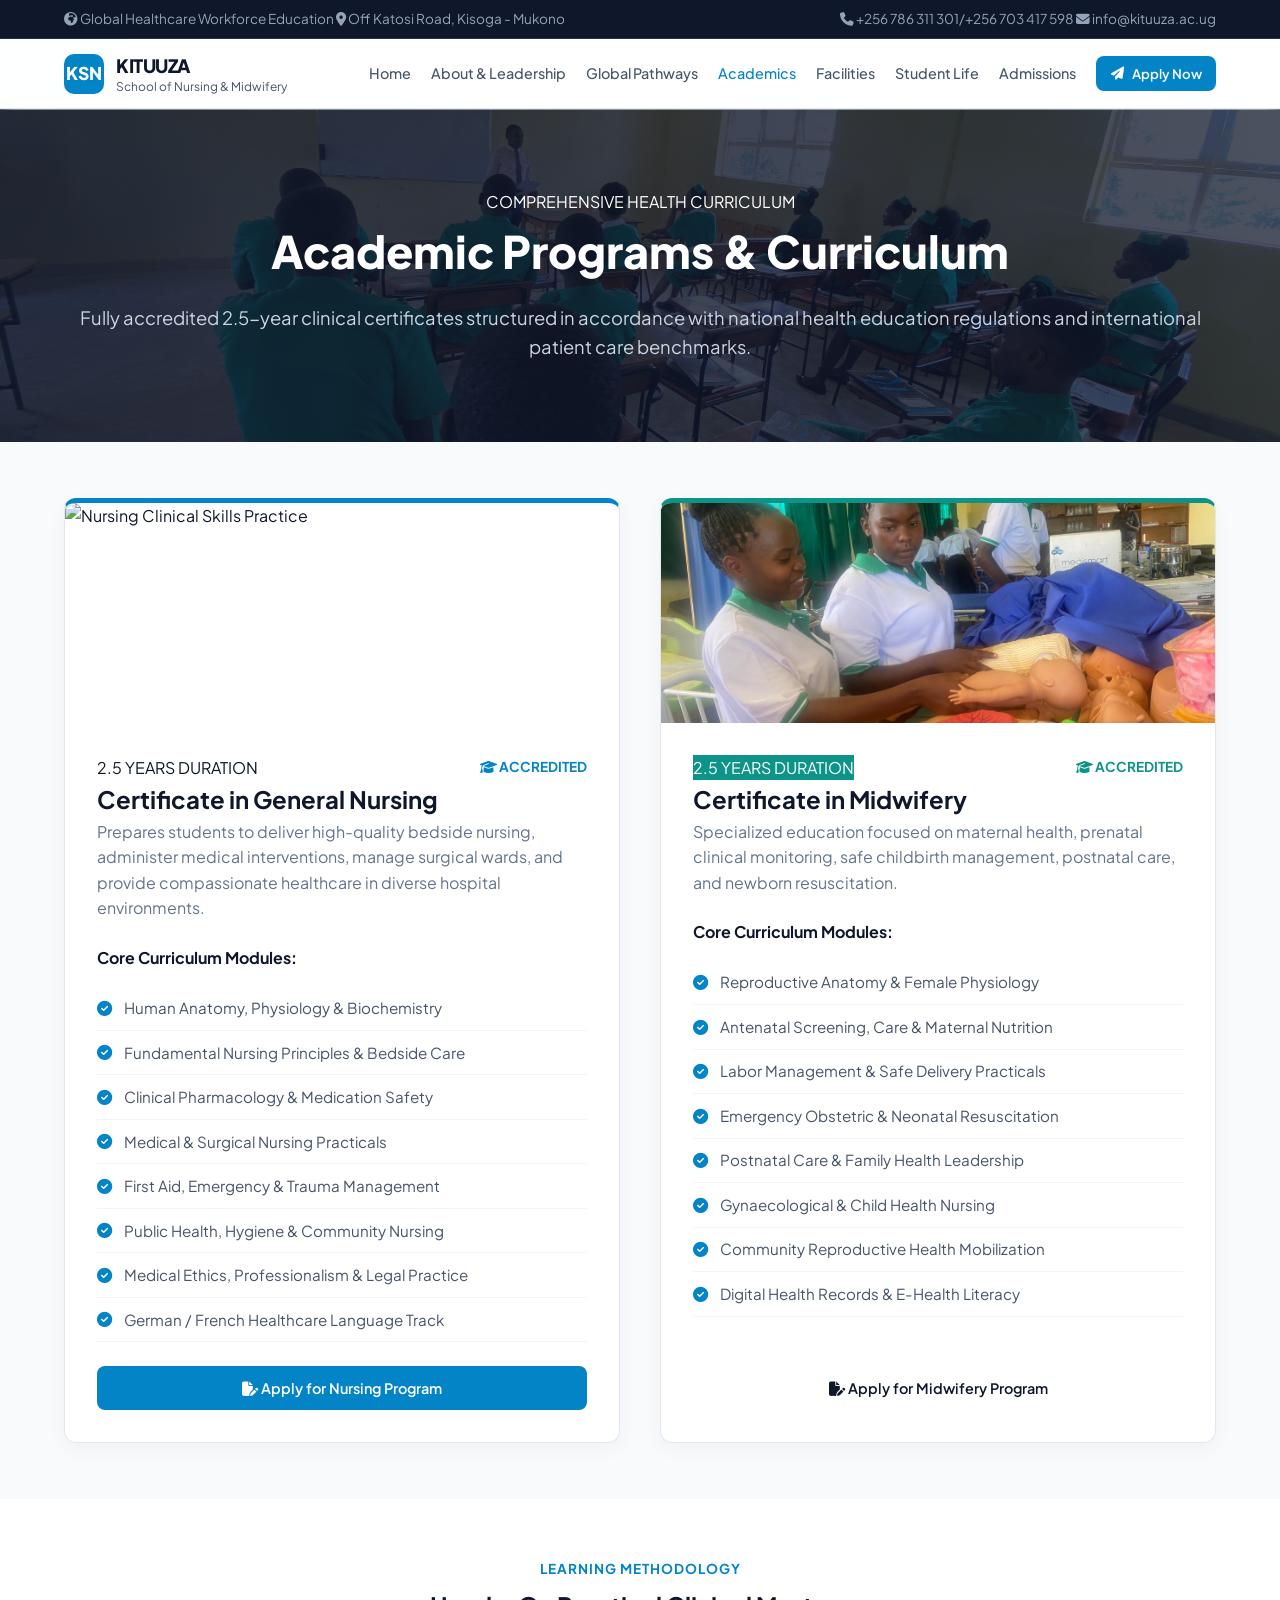
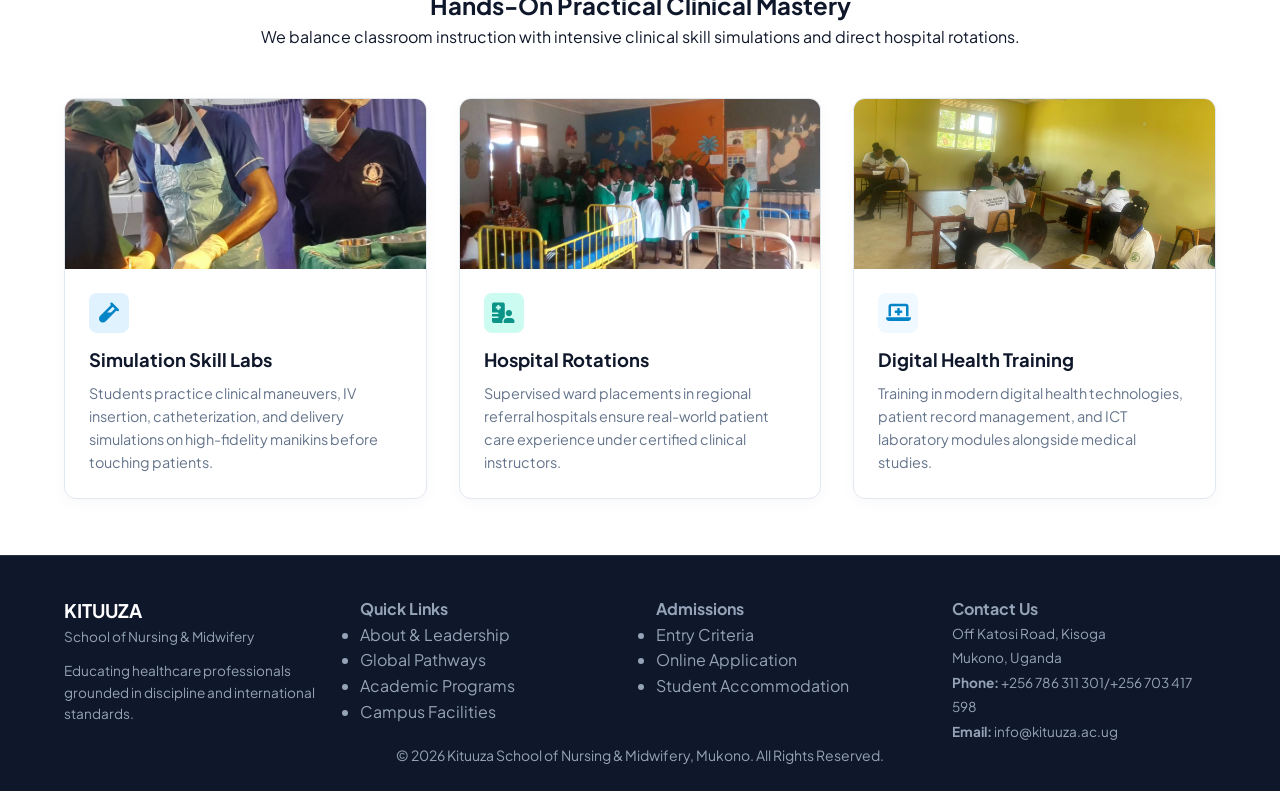
==== commit d3e17a15: "Update nursing image source in academics.html" ====
--- a/academics.html
+++ b/academics.html
@@ -204,7 +204,7 @@
                 
                 <!-- Certificate in Nursing -->
                 <div class="curriculum-card" id="nursing" style="border-top: 5px solid var(--primary, #0284c7);">
-                    <img src="images/standardized-patient.jpg" alt="Nursing Clinical Skills Practice" class="program-img-banner">
+                    <img src="images/nursing.jpeg" alt="Nursing Clinical Skills Practice" class="program-img-banner">
                     <div class="program-card-body">
                         <div>
                             <div class="flex-between mb-3">
@@ -379,4 +379,4 @@
         });
     </script>
 </body>
-</html>+</html>
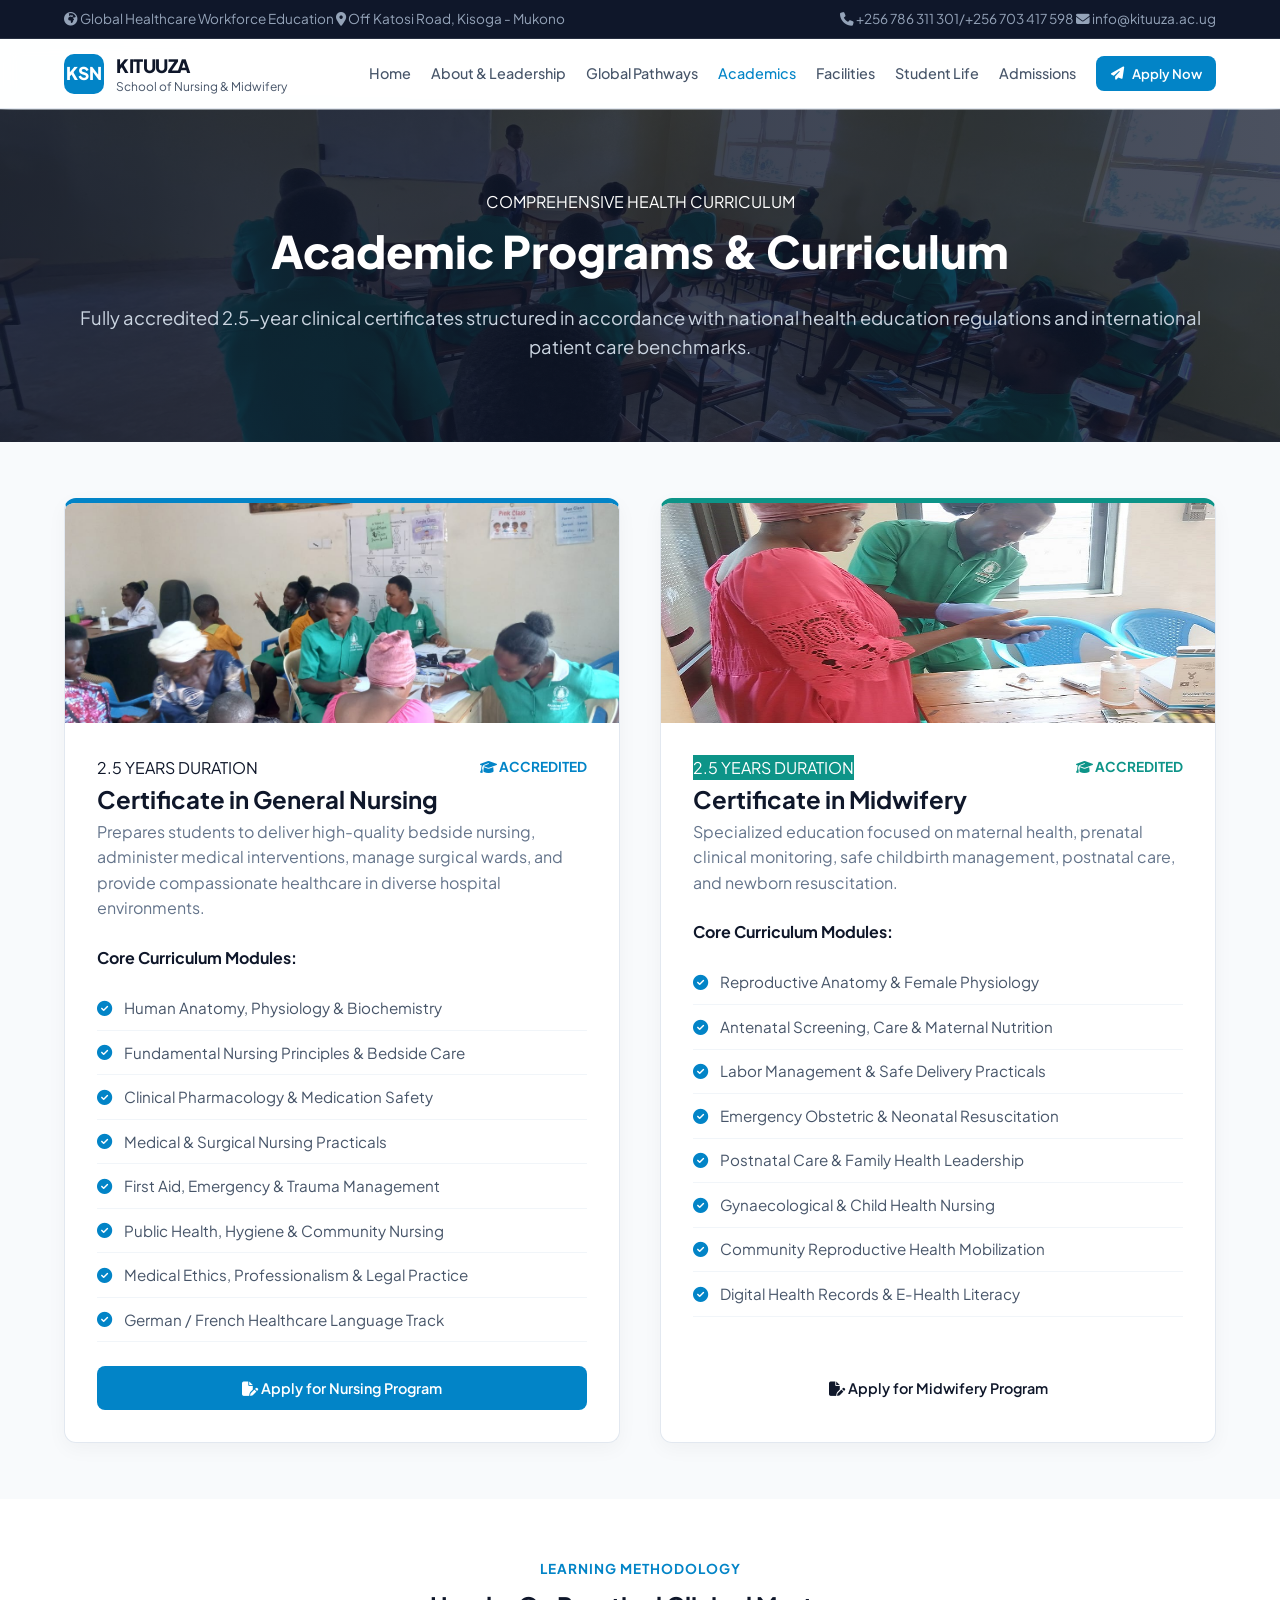
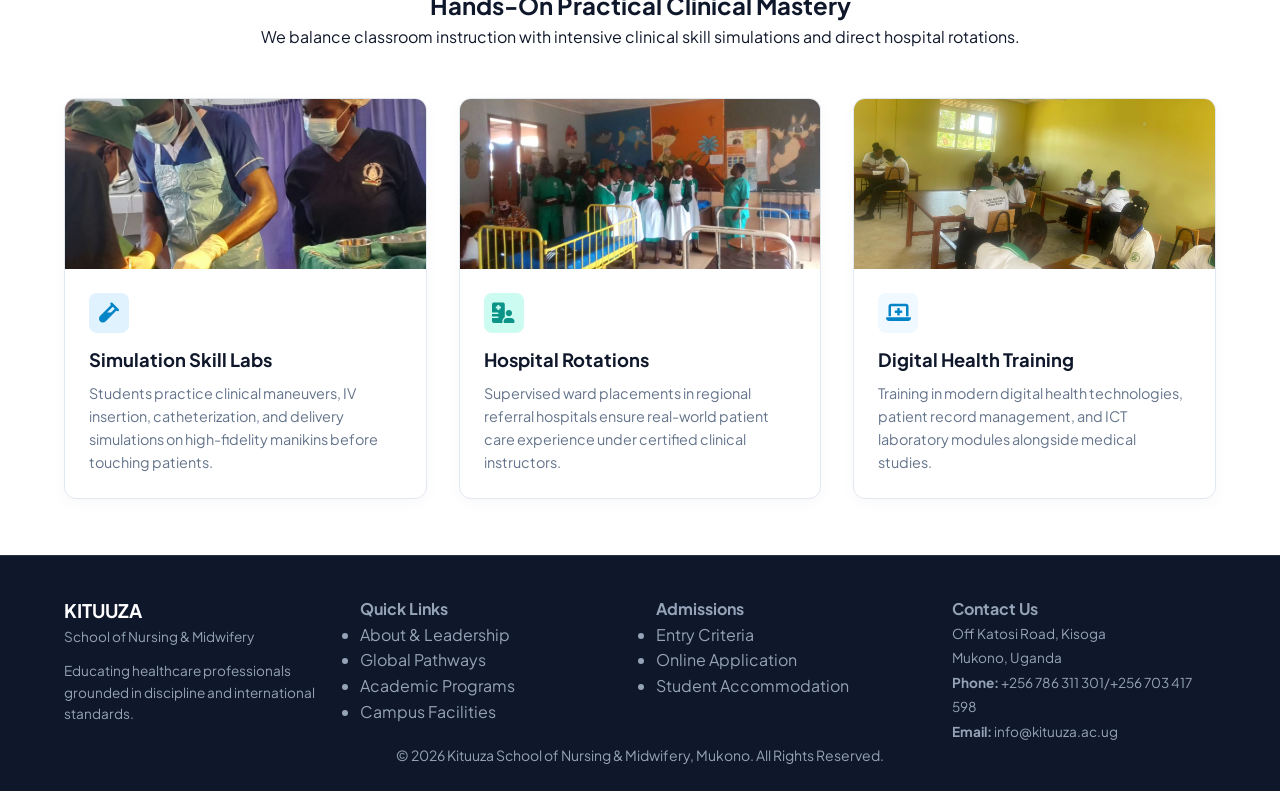
==== commit 504e103a: "Update Midwifery image in academics.html" ====
--- a/academics.html
+++ b/academics.html
@@ -235,7 +235,7 @@
 
                 <!-- Certificate in Midwifery -->
                 <div class="curriculum-card" id="midwifery" style="border-top: 5px solid var(--secondary, #0d9488);">
-                    <img src="images/nursing-lab.jpg" alt="Midwifery and Maternal Care" class="program-img-banner">
+                    <img src="images/midwifery.jpeg" alt="Midwifery and Maternal Care" class="program-img-banner">
                     <div class="program-card-body">
                         <div>
                             <div class="flex-between mb-3">
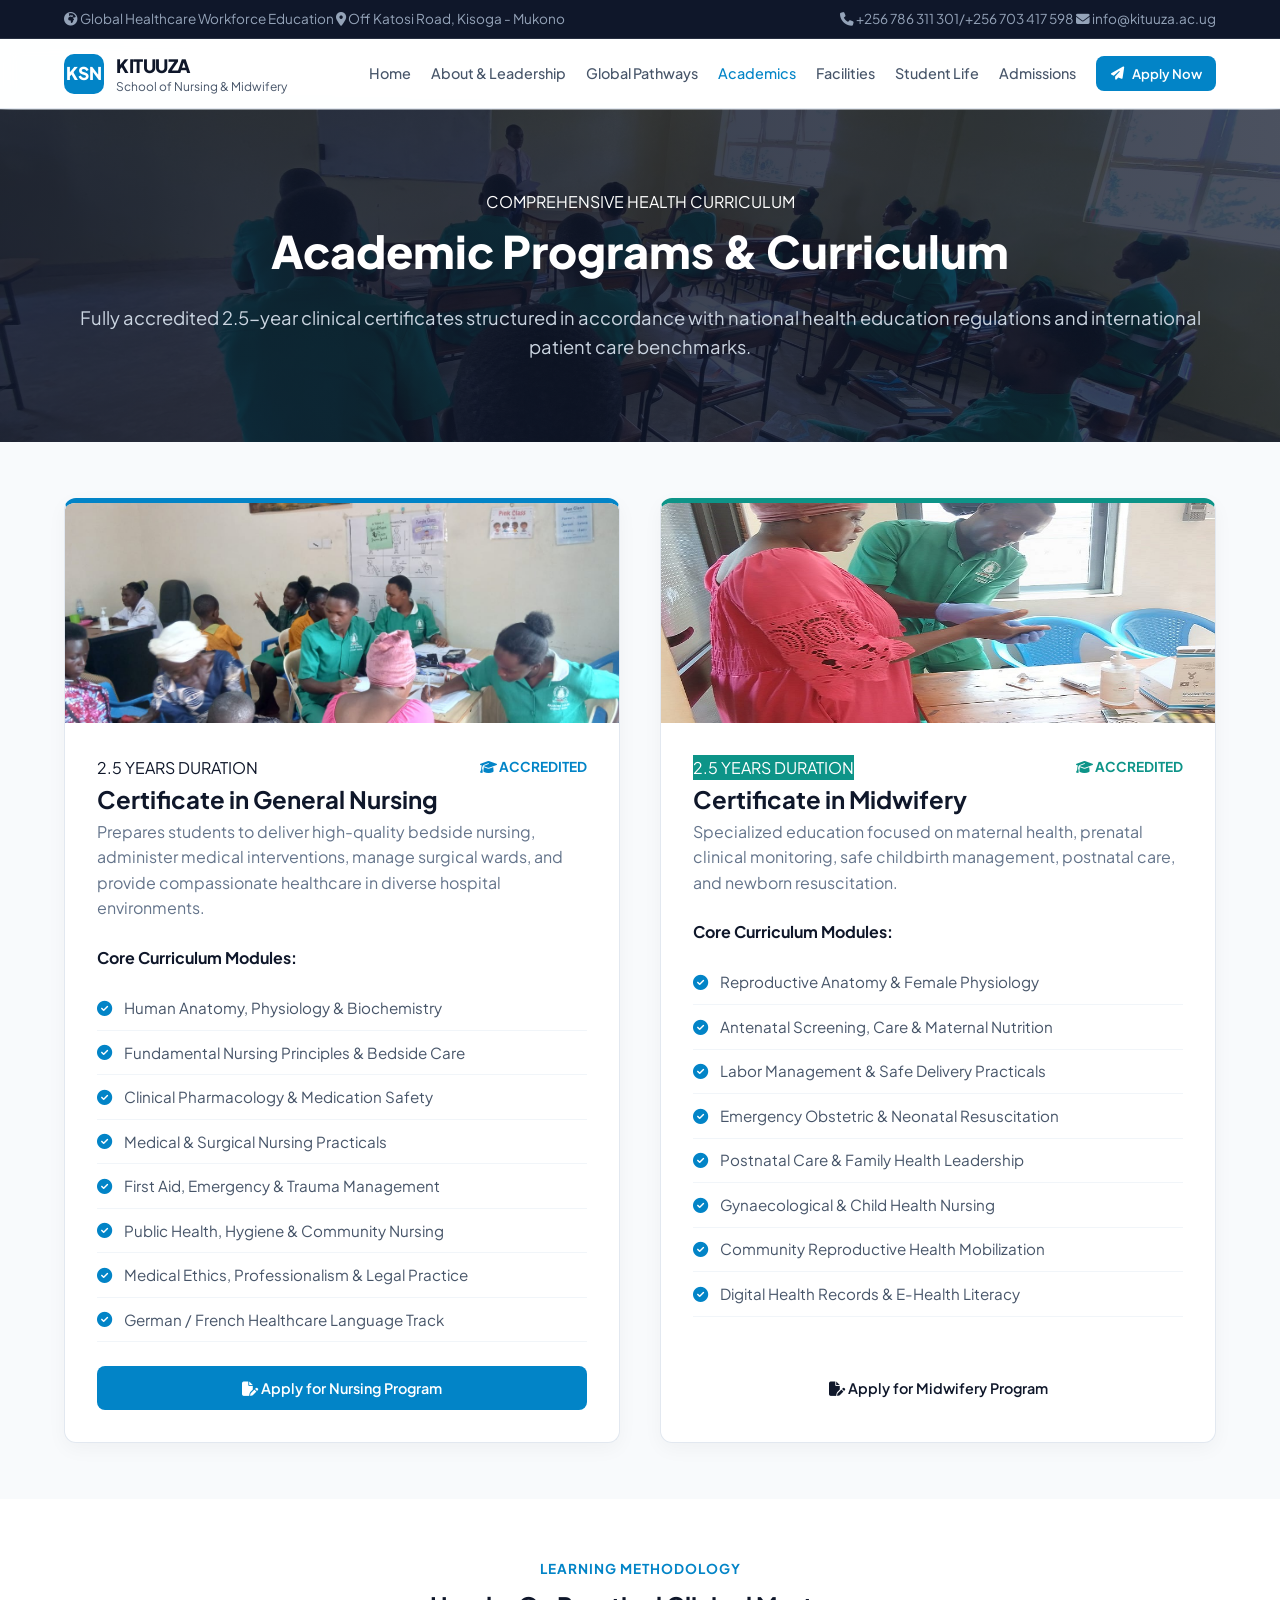
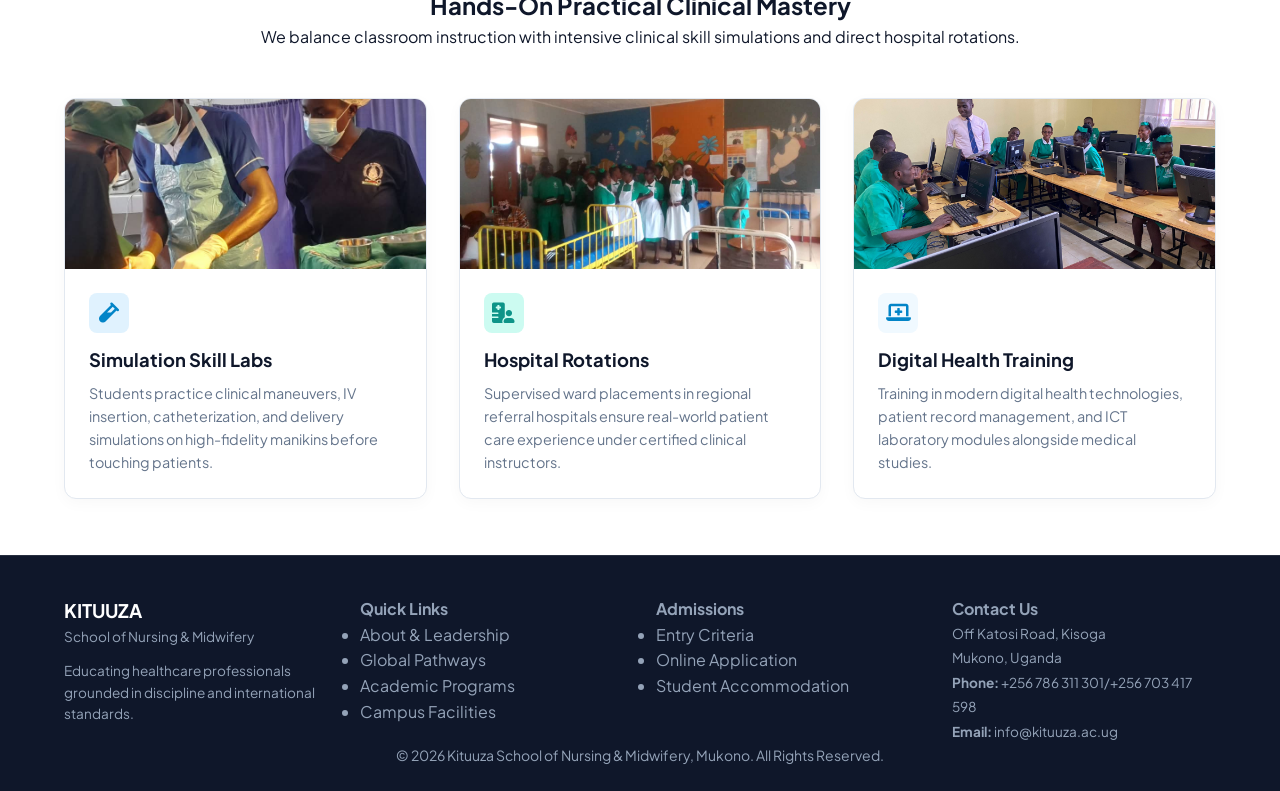
==== commit 035f421a: "Update feature image for Digital Health Training" ====
--- a/academics.html
+++ b/academics.html
@@ -301,7 +301,7 @@
 
                 <!-- Feature 3 -->
                 <div class="feature-card">
-                    <img src="images/reading.jpg" alt="Academic Study & Digital Literacy" class="feature-thumb">
+                    <img src="images/complab.jpg" alt="Academic Study & Digital Literacy" class="feature-thumb">
                     <div class="feature-content">
                         <div class="feature-icon-badge" style="background: #f0f9ff; color: #0284c7;"><i class="fa-solid fa-laptop-medical"></i></div>
                         <h3 style="font-size: 1.15rem; margin-bottom: 0.5rem;">Digital Health Training</h3>
